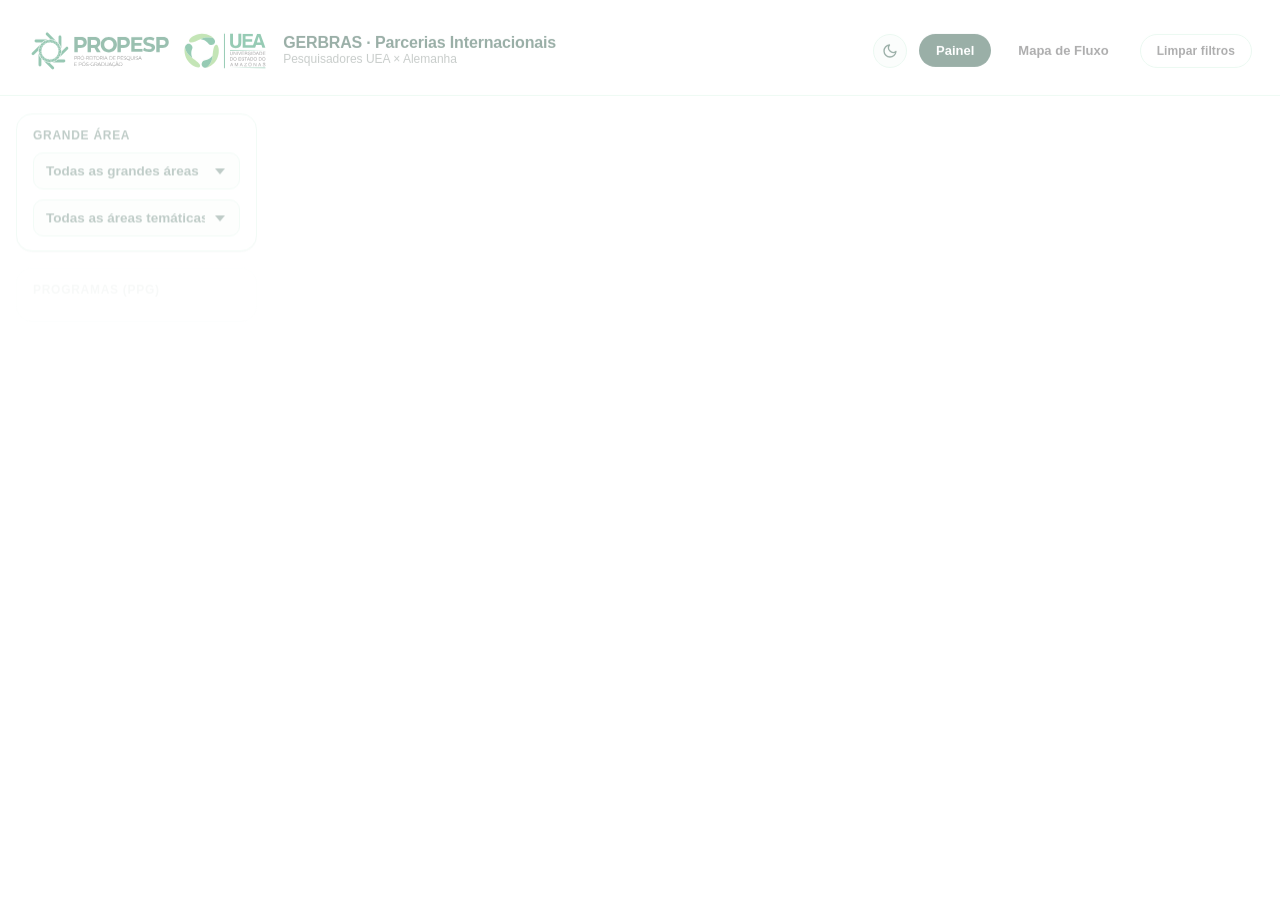
==== index.html @ cb46e651 "Initial commit: self-contained GERBRAS dashboard (ETL + data + site) Consolidates the multi-country " ====
<!doctype html>
<html lang="pt-br">
<head>
  <meta charset="utf-8">
  <meta http-equiv="refresh" content="0; url=docs/index.html">
  <title>GERBRAS Dashboard</title>
</head>
<body>
  <p>Redirecionando para <a href="docs/index.html">o dashboard</a>...</p>
</body>
</html>
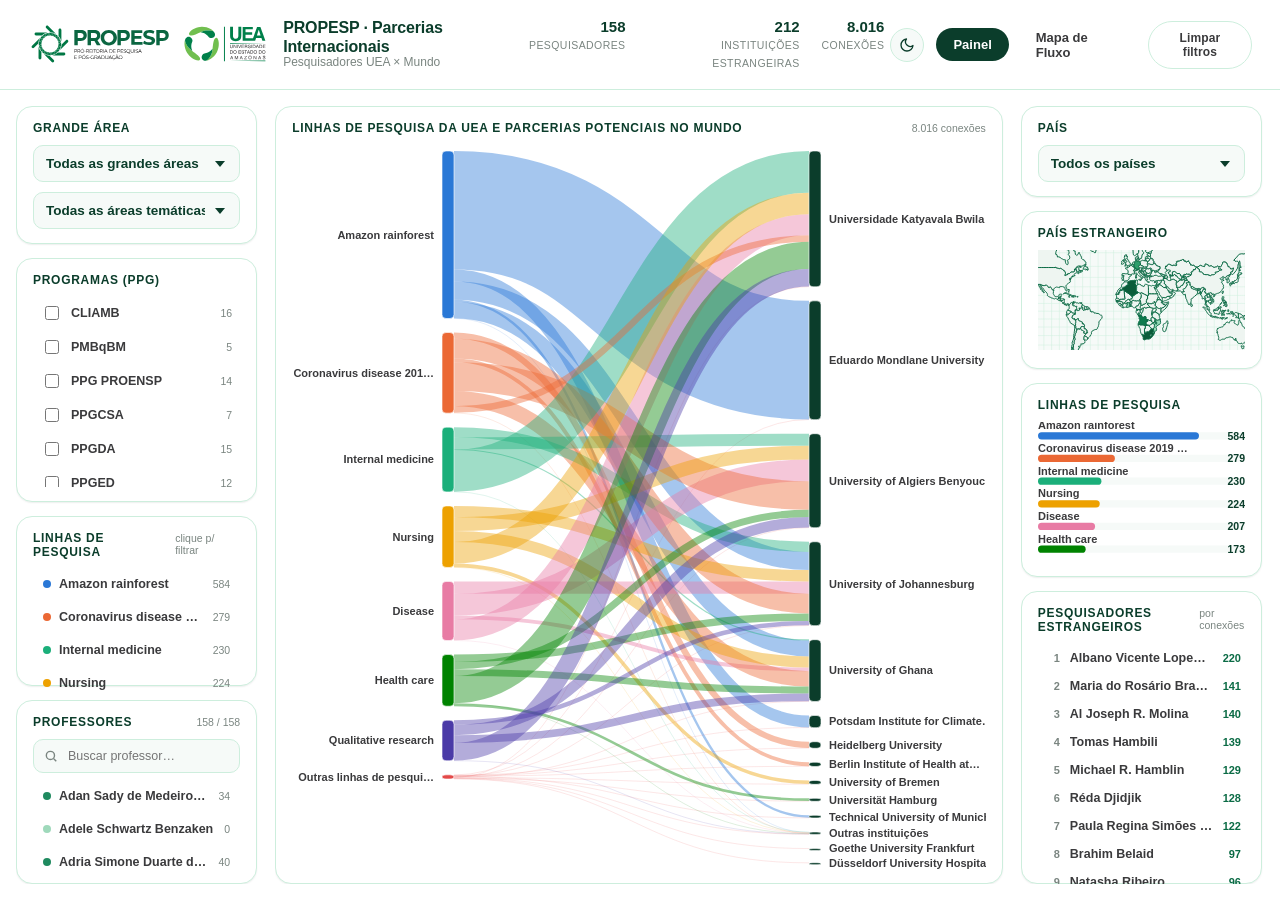
==== commit fb93871d: "Add Angola (Universidade Katyavala Bwila) matches to the dashboard Wrote katyavala_match.py (WEBSCRA" ====
--- a/index.html
+++ b/index.html
@@ -3,7 +3,7 @@
 <head>
   <meta charset="utf-8">
   <meta http-equiv="refresh" content="0; url=docs/index.html">
-  <title>GERBRAS Dashboard</title>
+  <title>PROPESP Dashboard</title>
 </head>
 <body>
   <p>Redirecionando para <a href="docs/index.html">o dashboard</a>...</p>
